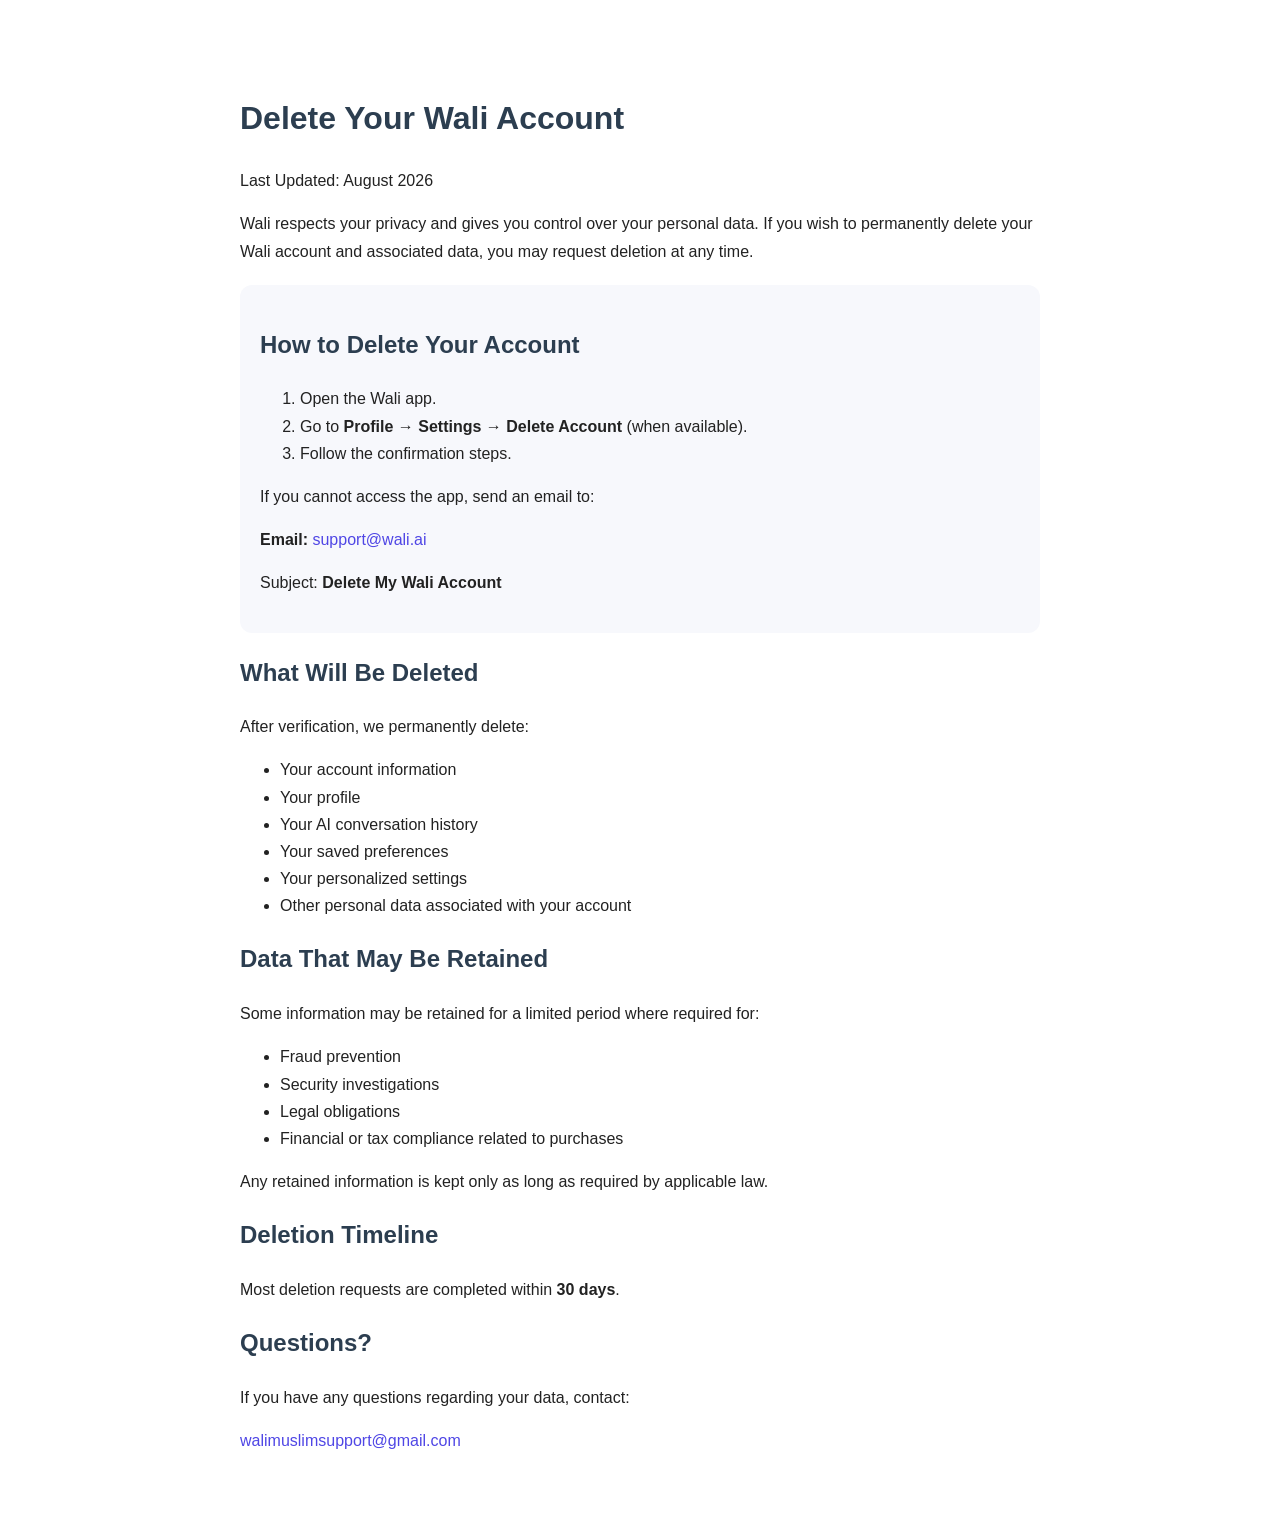
==== delete-account.html @ 94917675 "Create delete-account.html" ====
<!DOCTYPE html>
<html lang="en">
<head>
    <meta charset="UTF-8">
    <meta name="viewport" content="width=device-width, initial-scale=1.0">
    <title>Delete Your Wali Account</title>

    <style>
        body{
            font-family: -apple-system,BlinkMacSystemFont,"Segoe UI",Roboto,Arial,sans-serif;
            max-width:800px;
            margin:50px auto;
            padding:20px;
            color:#222;
            line-height:1.7;
        }

        h1,h2{
            color:#2c3e50;
        }

        .box{
            background:#f7f8fc;
            border-radius:12px;
            padding:20px;
            margin:20px 0;
        }

        a{
            color:#4F46E5;
            text-decoration:none;
        }

        a:hover{
            text-decoration:underline;
        }
    </style>
</head>

<body>

<h1>Delete Your Wali Account</h1>

<p>
Last Updated: August 2026
</p>

<p>
Wali respects your privacy and gives you control over your personal data.
If you wish to permanently delete your Wali account and associated data, you may request deletion at any time.
</p>

<div class="box">

<h2>How to Delete Your Account</h2>

<ol>
<li>Open the Wali app.</li>
<li>Go to <strong>Profile → Settings → Delete Account</strong> (when available).</li>
<li>Follow the confirmation steps.</li>
</ol>

<p>
If you cannot access the app, send an email to:
</p>

<p>
<strong>Email:</strong>
<a href="mailto:support@wali.ai">support@wali.ai</a>
</p>

<p>
Subject:
<strong>Delete My Wali Account</strong>
</p>

</div>

<h2>What Will Be Deleted</h2>

<p>After verification, we permanently delete:</p>

<ul>
<li>Your account information</li>
<li>Your profile</li>
<li>Your AI conversation history</li>
<li>Your saved preferences</li>
<li>Your personalized settings</li>
<li>Other personal data associated with your account</li>
</ul>

<h2>Data That May Be Retained</h2>

<p>
Some information may be retained for a limited period where required for:
</p>

<ul>
<li>Fraud prevention</li>
<li>Security investigations</li>
<li>Legal obligations</li>
<li>Financial or tax compliance related to purchases</li>
</ul>

<p>
Any retained information is kept only as long as required by applicable law.
</p>

<h2>Deletion Timeline</h2>

<p>
Most deletion requests are completed within <strong>30 days</strong>.
</p>

<h2>Questions?</h2>

<p>
If you have any questions regarding your data, contact:
</p>

<p>
<a href="mailto:support@wali.ai">walimuslimsupport@gmail.com</a>
</p>

</body>
</html>
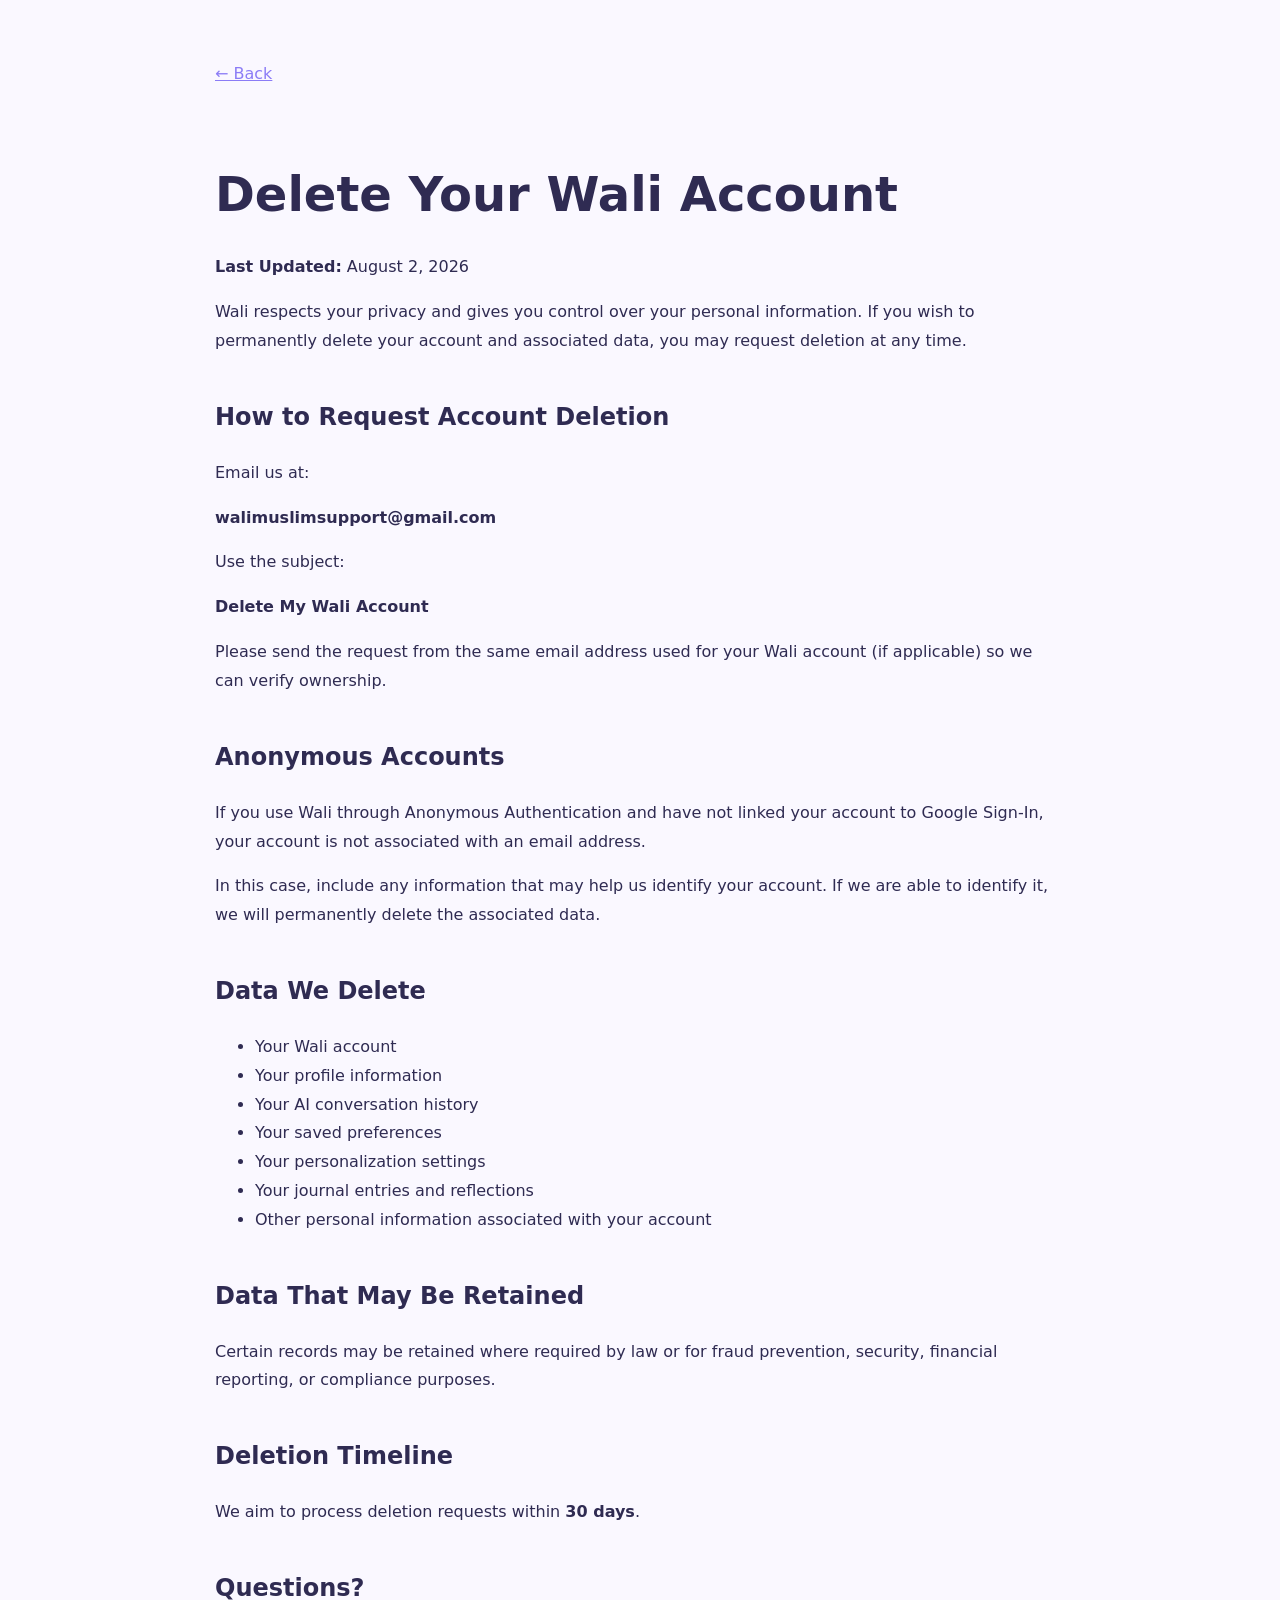
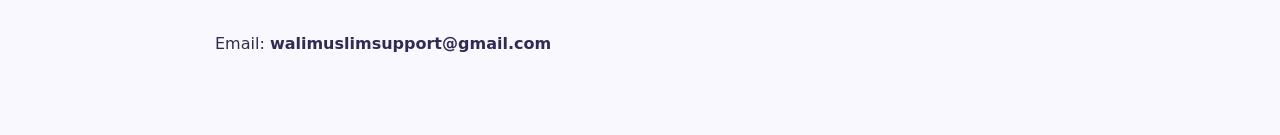
==== commit 04c34728: "Update delete-account.html" ====
--- a/delete-account.html
+++ b/delete-account.html
@@ -1,126 +1,91 @@
 <!DOCTYPE html>
-<html lang="en">
+<html>
 <head>
-    <meta charset="UTF-8">
-    <meta name="viewport" content="width=device-width, initial-scale=1.0">
-    <title>Delete Your Wali Account</title>
-
-    <style>
-        body{
-            font-family: -apple-system,BlinkMacSystemFont,"Segoe UI",Roboto,Arial,sans-serif;
-            max-width:800px;
-            margin:50px auto;
-            padding:20px;
-            color:#222;
-            line-height:1.7;
-        }
-
-        h1,h2{
-            color:#2c3e50;
-        }
-
-        .box{
-            background:#f7f8fc;
-            border-radius:12px;
-            padding:20px;
-            margin:20px 0;
-        }
-
-        a{
-            color:#4F46E5;
-            text-decoration:none;
-        }
-
-        a:hover{
-            text-decoration:underline;
-        }
-    </style>
+<meta charset="UTF-8">
+<meta name="viewport" content="width=device-width, initial-scale=1.0">
+<title>Delete Account</title>
+<link rel="stylesheet" href="styles.css">
 </head>
 
 <body>
 
+<div class="content">
+
+<a class="back" href="index.html">← Back</a>
+
 <h1>Delete Your Wali Account</h1>
 
+<p><strong>Last Updated:</strong> August 2, 2026</p>
+
 <p>
-Last Updated: August 2026
+Wali respects your privacy and gives you control over your personal information.
+If you wish to permanently delete your account and associated data, you may request deletion at any time.
+</p>
+
+<h2>How to Request Account Deletion</h2>
+
+<p>
+Email us at:
 </p>
 
 <p>
-Wali respects your privacy and gives you control over your personal data.
-If you wish to permanently delete your Wali account and associated data, you may request deletion at any time.
-</p>
-
-<div class="box">
-
-<h2>How to Delete Your Account</h2>
-
-<ol>
-<li>Open the Wali app.</li>
-<li>Go to <strong>Profile → Settings → Delete Account</strong> (when available).</li>
-<li>Follow the confirmation steps.</li>
-</ol>
-
-<p>
-If you cannot access the app, send an email to:
+<strong>walimuslimsupport@gmail.com</strong>
 </p>
 
 <p>
-<strong>Email:</strong>
-<a href="mailto:support@wali.ai">support@wali.ai</a>
+Use the subject:
 </p>
 
 <p>
-Subject:
 <strong>Delete My Wali Account</strong>
 </p>
 
-</div>
+<p>
+Please send the request from the same email address used for your Wali account (if applicable) so we can verify ownership.
+</p>
 
-<h2>What Will Be Deleted</h2>
+<h2>Anonymous Accounts</h2>
 
-<p>After verification, we permanently delete:</p>
+<p>
+If you use Wali through Anonymous Authentication and have not linked your account to Google Sign-In, your account is not associated with an email address.
+</p>
+
+<p>
+In this case, include any information that may help us identify your account. If we are able to identify it, we will permanently delete the associated data.
+</p>
+
+<h2>Data We Delete</h2>
 
 <ul>
-<li>Your account information</li>
-<li>Your profile</li>
+<li>Your Wali account</li>
+<li>Your profile information</li>
 <li>Your AI conversation history</li>
 <li>Your saved preferences</li>
-<li>Your personalized settings</li>
-<li>Other personal data associated with your account</li>
+<li>Your personalization settings</li>
+<li>Your journal entries and reflections</li>
+<li>Other personal information associated with your account</li>
 </ul>
 
 <h2>Data That May Be Retained</h2>
 
 <p>
-Some information may be retained for a limited period where required for:
-</p>
-
-<ul>
-<li>Fraud prevention</li>
-<li>Security investigations</li>
-<li>Legal obligations</li>
-<li>Financial or tax compliance related to purchases</li>
-</ul>
-
-<p>
-Any retained information is kept only as long as required by applicable law.
+Certain records may be retained where required by law or for fraud prevention, security, financial reporting, or compliance purposes.
 </p>
 
 <h2>Deletion Timeline</h2>
 
 <p>
-Most deletion requests are completed within <strong>30 days</strong>.
+We aim to process deletion requests within <strong>30 days</strong>.
 </p>
 
 <h2>Questions?</h2>
 
 <p>
-If you have any questions regarding your data, contact:
+Email:
+<strong>walimuslimsupport@gmail.com</strong>
 </p>
 
-<p>
-<a href="mailto:support@wali.ai">walimuslimsupport@gmail.com</a>
-</p>
+</div>
 
 </body>
 </html>
--- a/styles.css
+++ b/styles.css
@@ -0,0 +1,67 @@
+body{
+    margin:0;
+    font-family:Inter,system-ui,sans-serif;
+    background:#FAF8FF;
+    color:#2F2B52;
+}
+
+.container{
+    max-width:900px;
+    margin:auto;
+    padding:60px 24px;
+}
+
+h1{
+    font-size:48px;
+    margin-bottom:10px;
+}
+
+.subtitle{
+    color:#706A96;
+    font-size:20px;
+    margin-bottom:50px;
+}
+
+.cards{
+    display:grid;
+    gap:24px;
+}
+
+.card{
+    background:white;
+    border-radius:20px;
+    padding:28px;
+    text-decoration:none;
+    color:inherit;
+    border:1px solid #ECE7FF;
+    transition:.2s;
+}
+
+.card:hover{
+    transform:translateY(-4px);
+    box-shadow:0 10px 30px rgba(0,0,0,.08);
+}
+
+.content{
+    max-width:850px;
+    margin:auto;
+    padding:60px 24px;
+    line-height:1.8;
+}
+
+.content h1{
+    margin-bottom:8px;
+}
+
+.content h2{
+    margin-top:40px;
+}
+
+.content a{
+    color:#8B7CF6;
+}
+
+.back{
+    display:inline-block;
+    margin-bottom:30px;
+}
